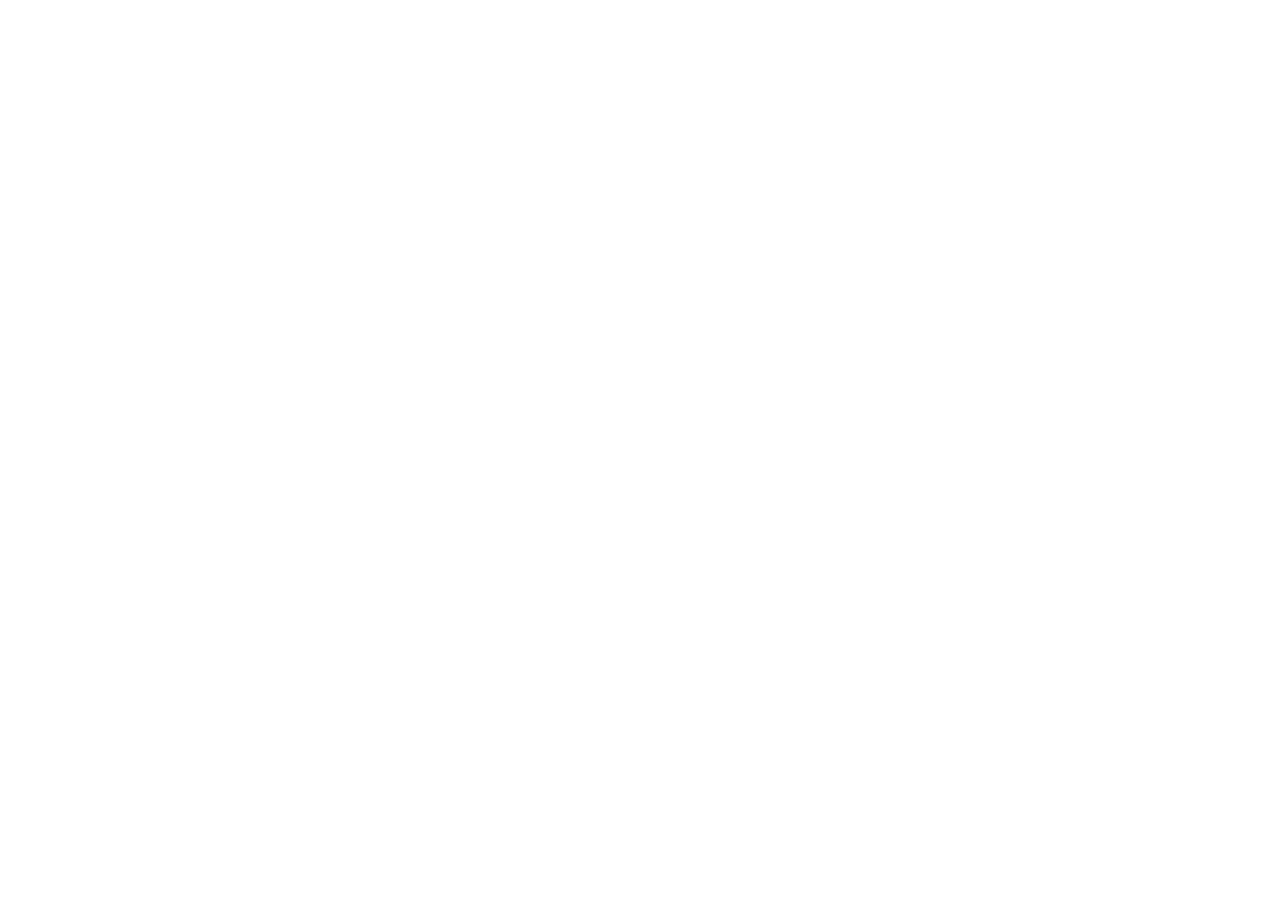
==== starter-portfolio/index.html @ e1e90a6a "feat(html) :  add metadata" ====
<!DOCTYPE html>
<html lang="en">
<head>
    <meta charset="UTF-8">
    <meta name="viewport" content="width=device-width, initial-scale=1">
    <meta http-equiv="Content-Security-Policy" content="default-src 'none'; style-src 'self'; img-src 'self' data:; base-uri 'none'; form-action 'none'">
    <meta name="referrer" content="no-referrer">
    <meta name="description" content="Meridian a learning platform">
    <title>Meridian - Portfolio - Starter</title>
    <link rel="icon" href="data:image/svg+xml,%3Csvg xmlns='http://www.w3.org/2000/svg' viewBox='0 0 16 16'%3E%3Crect width='16' height='16' fill='%2312161b'/%3E%3Cpath d='M3 5l4 3-4 3M8 12h5' stroke='%23e3b05a' stroke-width='1.6' fill='none'/%3E%3C/svg%3E">
    <link rel="stylesheet" href="styles.css">
</head>
<body>
<main>
</main>
</body>
</html>
---- starter-portfolio/styles.css ----
/* ==========================================================================
   styles.css - Global styles

   => Responsive layout, typography, components and light/dark themes.
   - THEME
   - BASE AND LAYOUT
   - TYPOGRAPHY AND CONTENT
   - COMPONENTS
   - INTERACTIONS
   - MOTION
   - RESPONSIVE
   ========================================================================== */

/* --------------------------------------------------------------------------
   1. THEME
   -------------------------------------------------------------------------- */
/* root */
/* system theme */


/* --------------------------------------------------------------------------
  2. BASE AND LAYOUT
   -------------------------------------------------------------------------- */

/* --------------------------------------------------------------------------
   3. TYPOGRAPHY
   -------------------------------------------------------------------------- */


/* grid */

/* --------------------------------------------------------------------------
   4. COMPONENTS (list, progress bar)
   -------------------------------------------------------------------------- */



/* --------------------------------------------------------------------------
   5. INTERACTIONS
   -------------------------------------------------------------------------- */

/*links*/

/* --------------------------------------------------------------------------
   6. MOTION
   -------------------------------------------------------------------------- */



/* --------------------------------------------------------------------------
   7. RESPONSIVE
   -------------------------------------------------------------------------- */
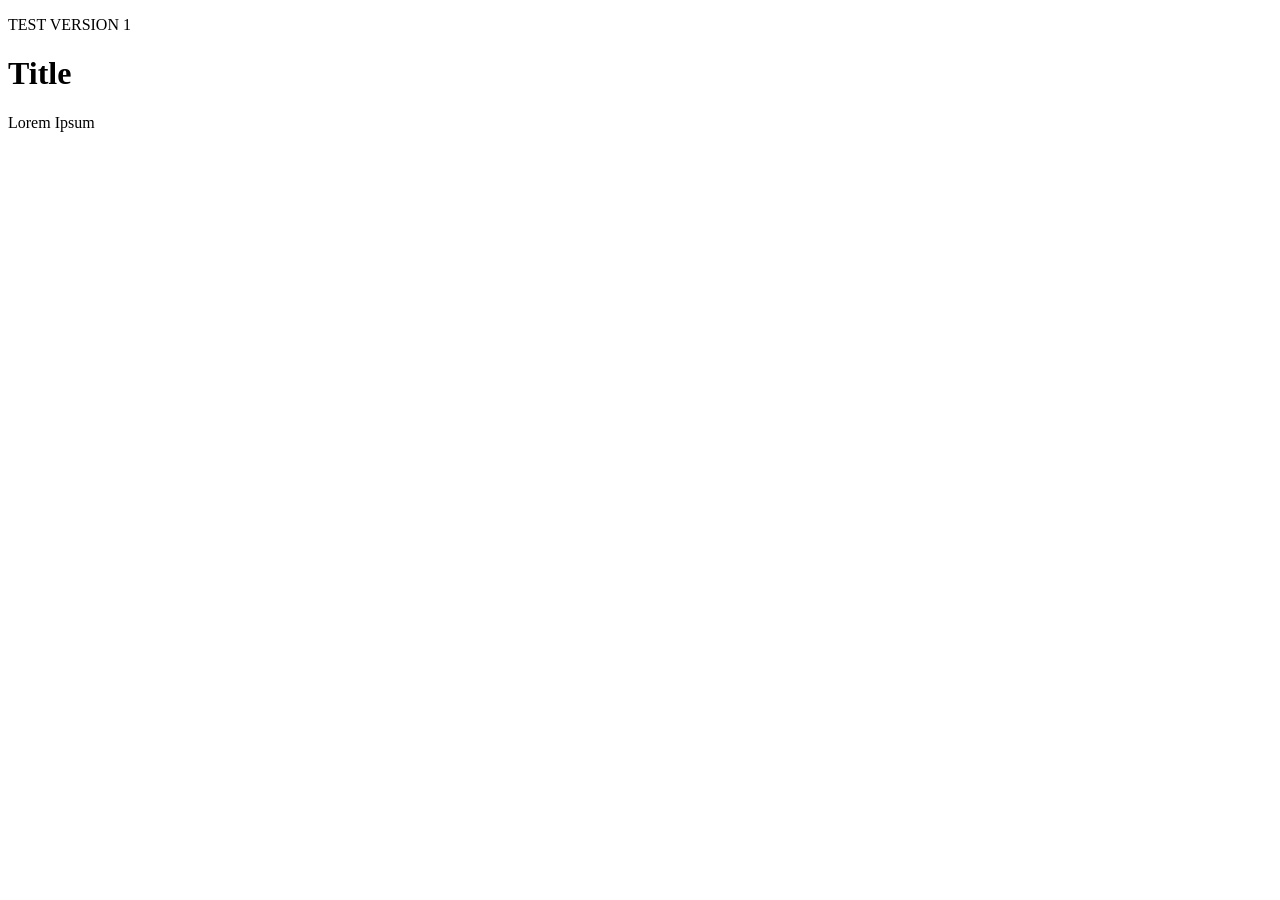
==== commit 12ee9943: "feat(css) :  add base and root lines" ====
--- a/starter-portfolio/index.html
+++ b/starter-portfolio/index.html
@@ -11,6 +11,11 @@
     <link rel="stylesheet" href="styles.css">
 </head>
 <body>
+<header>
+    <p class="tags">TEST VERSION 1</p>
+    <h1>Title</h1>
+    <p class="sub">Lorem Ipsum</p>
+</header>
 <main>
 </main>
 </body>
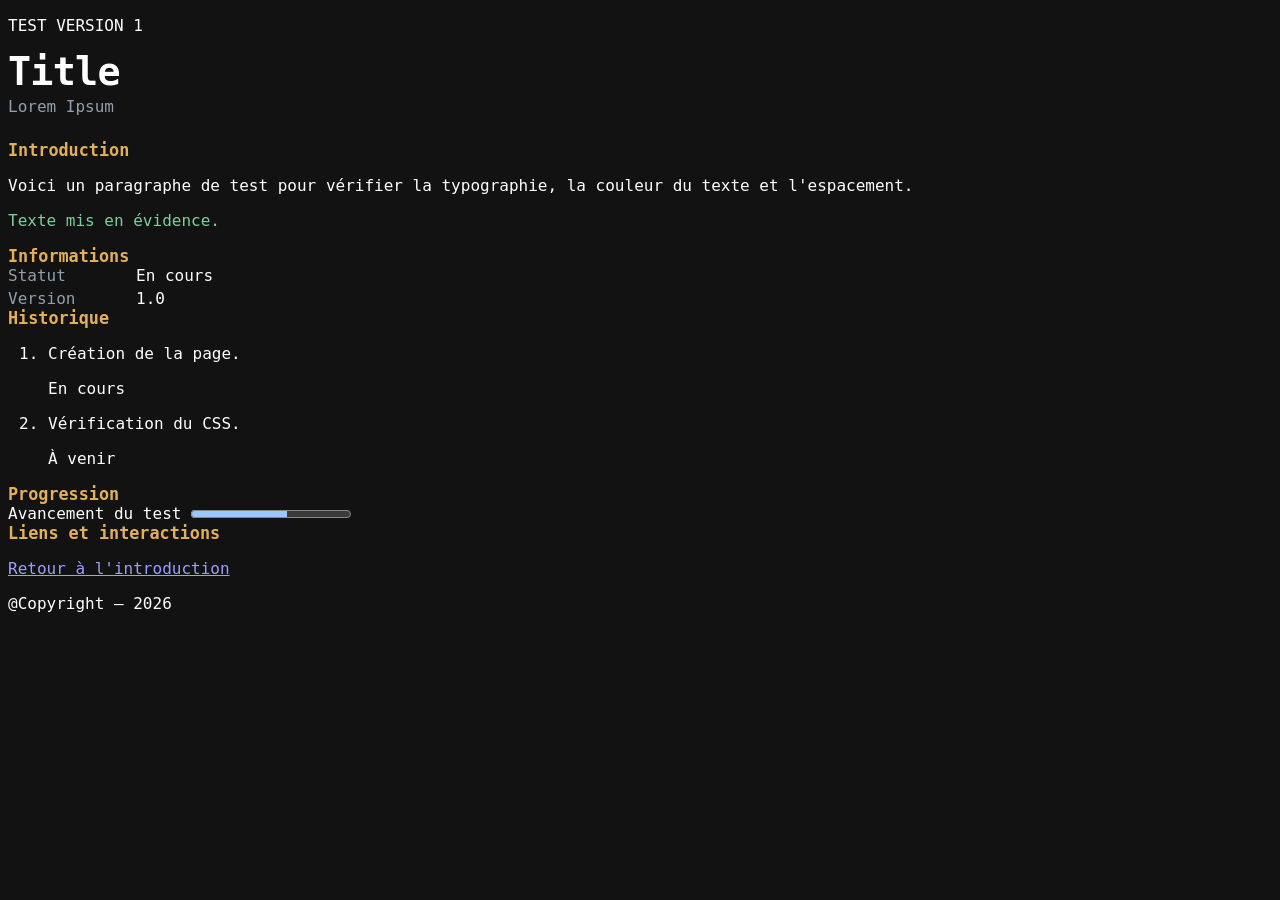
==== commit 6853948f: "feat(css) :  add sections grid and progress indicator" ====
--- a/starter-portfolio/index.html
+++ b/starter-portfolio/index.html
@@ -17,6 +17,52 @@
     <p class="sub">Lorem Ipsum</p>
 </header>
 <main>
+    <section aria-labelledby="intro">
+        <h2 id="intro">Introduction</h2>
+        <p>Voici un paragraphe de test pour vérifier la typographie,
+            la couleur du texte et l'espacement.</p>
+        <p class="u">Texte mis en évidence.</p>
+    </section>
+
+    <section aria-labelledby="details">
+        <h2 id="details">Informations</h2>
+        <dl>
+            <dt>Statut</dt>
+            <dd>En cours</dd>
+            <dt>Version</dt>
+            <dd>1.0</dd>
+        </dl>
+    </section>
+
+    <section aria-labelledby="timeline">
+        <h2 id="timeline">Historique</h2>
+        <ol>
+            <li>
+                <p>Création de la page.</p>
+                <span class="st next">En cours</span>
+            </li>
+            <li>
+                <p>Vérification du CSS.</p>
+                <span class="st">À venir</span>
+            </li>
+        </ol>
+    </section>
+
+    <section aria-labelledby="progression">
+        <h2 id="progression">Progression</h2>
+        <label for="progress">Avancement du test</label>
+        <progress id="progress" value="60" max="100">60 %</progress>
+    </section>
+
+    <section aria-labelledby="links">
+        <h2 id="links">Liens et interactions</h2>
+        <p><a href="#intro">Retour à l'introduction</a></p>
+    </section>
 </main>
+
+</main>
+<footer>
+    <p class="tags">@Copyright — 2026</p>
+</footer>
 </body>
 </html>
--- a/starter-portfolio/styles.css
+++ b/starter-portfolio/styles.css
@@ -15,6 +15,25 @@
    1. THEME
    -------------------------------------------------------------------------- */
 /* root */
+:root {
+    color-scheme: dark;
+
+    --bg: #12161b;
+    --fg: #d9e0e6;
+    --mut: #93a0ab;
+    --acc: #e3b05a;
+    --ok: #7fcf9a;
+    --line: #2a323b;
+
+    font-family:
+            ui-monospace,
+            "SF Mono",
+            Menlo,
+            Consolas,
+            "DejaVu Sans Mono",
+            monospace;
+}
+
 /* system theme */
 
 
@@ -22,17 +41,60 @@
   2. BASE AND LAYOUT
    -------------------------------------------------------------------------- */
 
+
 /* --------------------------------------------------------------------------
    3. TYPOGRAPHY
    -------------------------------------------------------------------------- */
+h1 {
+    margin: 0.5rem 0 0.25rem;
+    font-size: 2.4rem;
+    line-height: 1.1;
+    letter-spacing: -0.02em;
+}
 
+h2 {
+    margin: 0;
+    color: var(--acc);
+    font-size: 1.05rem;
+    font-weight: 700;
+    overflow-wrap: anywhere;
+}
 
-/* grid */
+.sub {
+    margin: 0 0 1.5rem;
+    color: var(--mut);
+}
+
+.p {
+    margin: 2.5rem 0 0.75rem;
+    color: var(--mut);
+}
+
+.u {
+    color: var(--ok);
+}
+
 
 /* --------------------------------------------------------------------------
    4. COMPONENTS (list, progress bar)
    -------------------------------------------------------------------------- */
 
+
+/*grid*/
+dl {
+    display: grid;
+    grid-template-columns: 7rem 1fr;
+    gap: 0.25rem 1rem;
+    margin: 0;
+}
+
+dt {
+    color: var(--mut);
+}
+
+dd {
+    margin: 0;
+}
 
 
 /* --------------------------------------------------------------------------
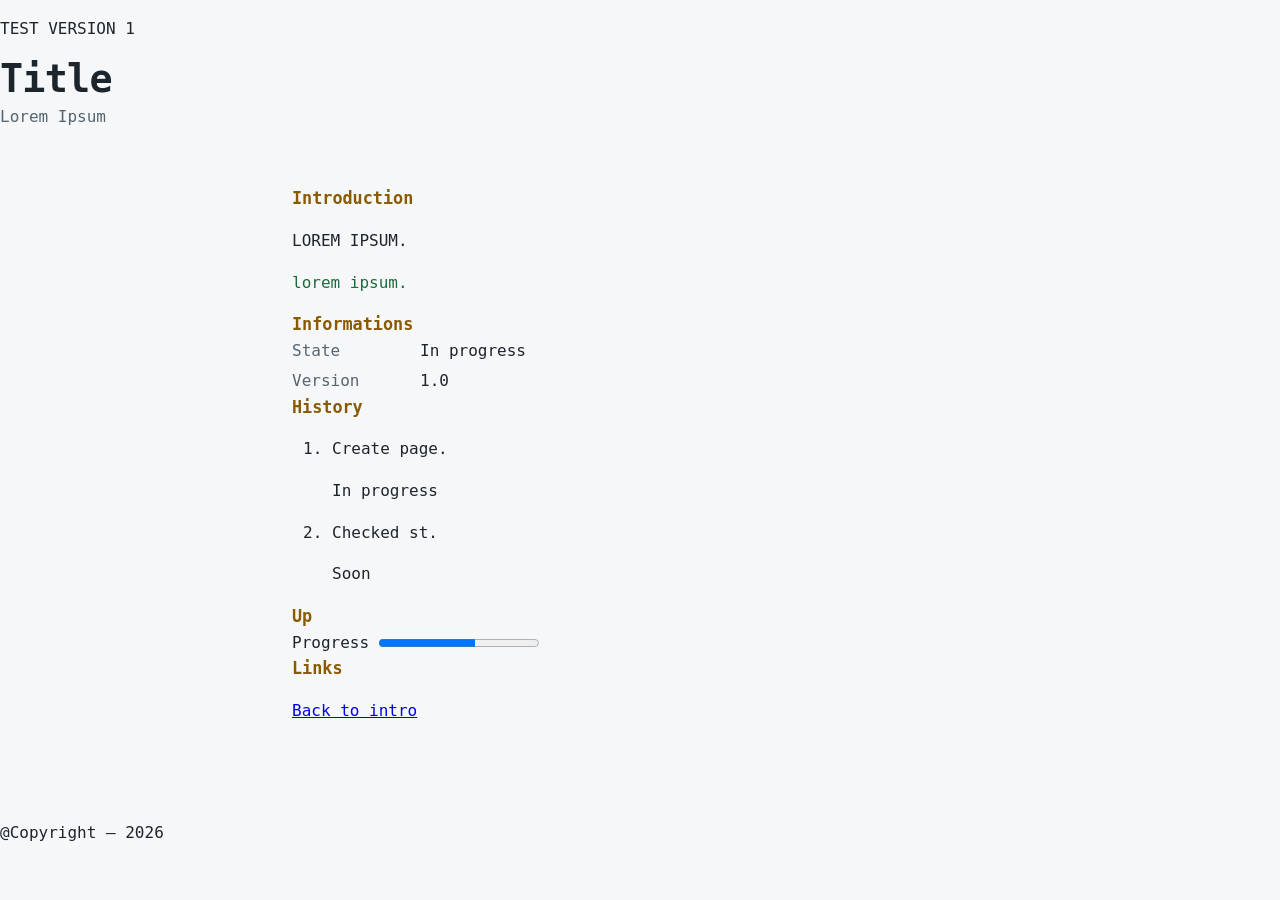
==== commit 18413de3: "feat(html) :  update test sections" ====
--- a/starter-portfolio/index.html
+++ b/starter-portfolio/index.html
@@ -1,5 +1,5 @@
 <!DOCTYPE html>
-<html lang="en">
+<html lang="en" class="theme-light">
 <head>
     <meta charset="UTF-8">
     <meta name="viewport" content="width=device-width, initial-scale=1">
@@ -19,44 +19,43 @@
 <main>
     <section aria-labelledby="intro">
         <h2 id="intro">Introduction</h2>
-        <p>Voici un paragraphe de test pour vérifier la typographie,
-            la couleur du texte et l'espacement.</p>
-        <p class="u">Texte mis en évidence.</p>
+        <p>LOREM IPSUM.</p>
+        <p class="u">lorem ipsum.</p>
     </section>
 
     <section aria-labelledby="details">
         <h2 id="details">Informations</h2>
         <dl>
-            <dt>Statut</dt>
-            <dd>En cours</dd>
+            <dt>State</dt>
+            <dd>In progress</dd>
             <dt>Version</dt>
             <dd>1.0</dd>
         </dl>
     </section>
 
     <section aria-labelledby="timeline">
-        <h2 id="timeline">Historique</h2>
+        <h2 id="timeline">History</h2>
         <ol>
             <li>
-                <p>Création de la page.</p>
-                <span class="st next">En cours</span>
+                <p>Create page.</p>
+                <span class="st next">In progress</span>
             </li>
             <li>
-                <p>Vérification du CSS.</p>
-                <span class="st">À venir</span>
+                <p>Checked st.</p>
+                <span class="st">Soon</span>
             </li>
         </ol>
     </section>
 
     <section aria-labelledby="progression">
-        <h2 id="progression">Progression</h2>
-        <label for="progress">Avancement du test</label>
+        <h2 id="progression">Up</h2>
+        <label for="progress">Progress</label>
         <progress id="progress" value="60" max="100">60 %</progress>
     </section>
 
     <section aria-labelledby="links">
-        <h2 id="links">Liens et interactions</h2>
-        <p><a href="#intro">Retour à l'introduction</a></p>
+        <h2 id="links">Links</h2>
+        <p><a href="#intro">Back to intro</a></p>
     </section>
 </main>
 
--- a/starter-portfolio/styles.css
+++ b/starter-portfolio/styles.css
@@ -35,11 +35,66 @@
 }
 
 /* system theme */
+@media (prefers-color-scheme: light) {
+    :root {
+        color-scheme: light;
+
+        --bg: #f6f7f8;
+        --fg: #1d252c;
+        --mut: #566470;
+        --acc: #8a5a00;
+        --ok: #1d6b3d;
+        --line: #d3d9de;
+    }
+}
+
+/* manual theme */
+:root:has(#theme:checked) {
+    color-scheme: light;
+
+    --bg: #f6f7f8;
+    --fg: #1d252c;
+    --mut: #566470;
+    --acc: #8a5a00;
+    --ok: #1d6b3d;
+    --line: #d3d9de;
+}
+
+@media (prefers-color-scheme: light) {
+    :root:has(#theme:checked) {
+        color-scheme: dark;
+
+        --bg: #12161b;
+        --fg: #d9e0e6;
+        --mut: #93a0ab;
+        --acc: #e3b05a;
+        --ok: #7fcf9a;
+        --line: #2a323b;
+    }
+}
 
 
 /* --------------------------------------------------------------------------
   2. BASE AND LAYOUT
    -------------------------------------------------------------------------- */
+
+* {
+    box-sizing: border-box;
+}
+
+body {
+    margin: 0;
+    background: var(--bg);
+    color: var(--fg);
+    font-size: 1rem;
+    line-height: 1.6;
+}
+
+main {
+    max-width: 46rem;
+    margin: 0 auto;
+    padding: 2rem 1.25rem 4rem;
+}
 
 
 /* --------------------------------------------------------------------------
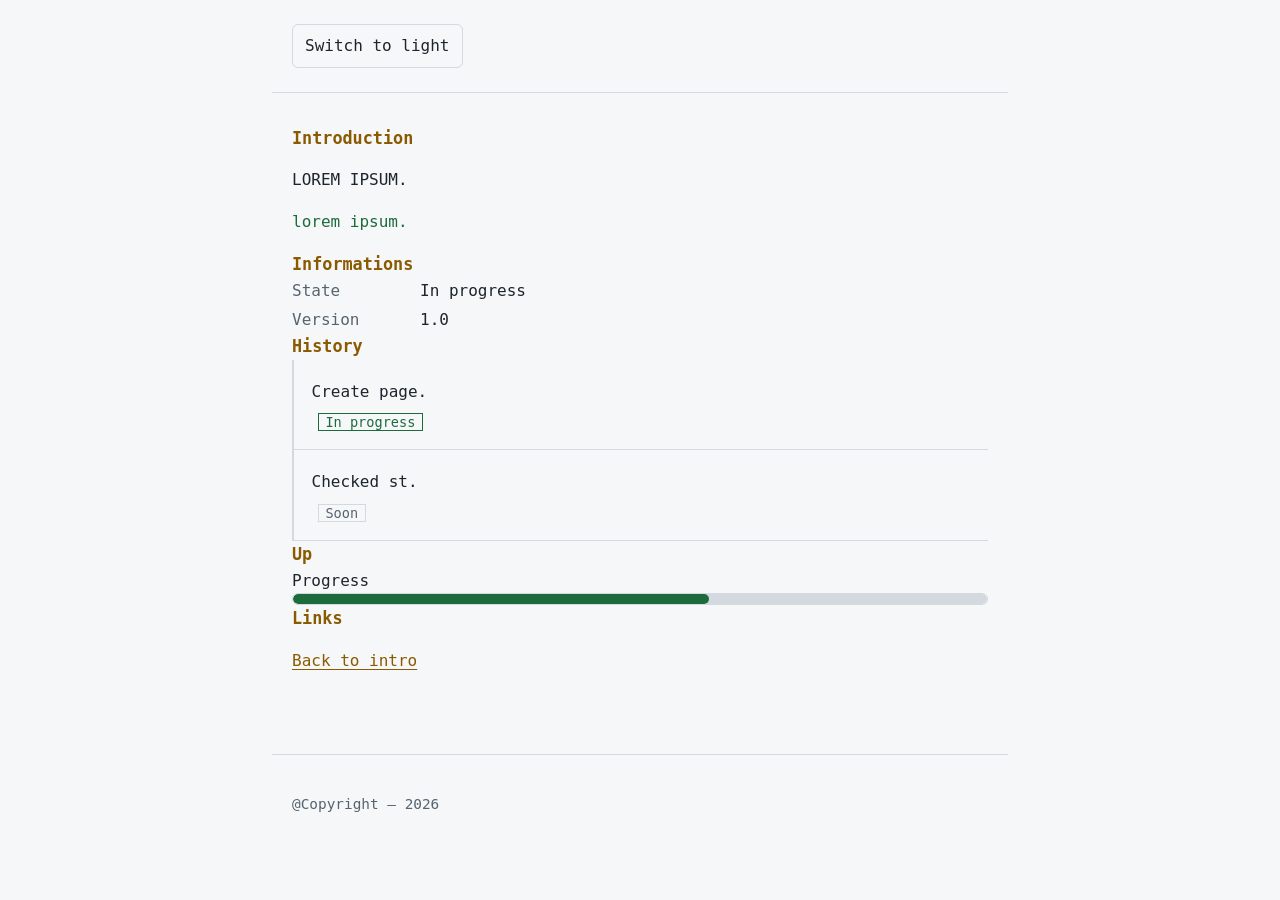
==== commit e83b0684: "feat(html) :  add dark light button" ====
--- a/starter-portfolio/index.html
+++ b/starter-portfolio/index.html
@@ -12,9 +12,8 @@
 </head>
 <body>
 <header>
-    <p class="tags">TEST VERSION 1</p>
-    <h1>Title</h1>
-    <p class="sub">Lorem Ipsum</p>
+    <input type="checkbox" id="theme" class="sr">
+    <label for="theme" class="toggle"></label>
 </header>
 <main>
     <section aria-labelledby="intro">
--- a/starter-portfolio/styles.css
+++ b/starter-portfolio/styles.css
@@ -35,8 +35,20 @@
 }
 
 /* system theme */
+:root[data-theme="light"] {
+    color-scheme: light;
+
+    --bg: #f6f7f8;
+    --fg: #1d252c;
+    --mut: #566470;
+    --acc: #8a5a00;
+    --ok: #1d6b3d;
+    --line: #d3d9de;
+}
+
+/* auto theme */
 @media (prefers-color-scheme: light) {
-    :root {
+    :root:not([data-theme]) {
         color-scheme: light;
 
         --bg: #f6f7f8;
@@ -48,30 +60,6 @@
     }
 }
 
-/* manual theme */
-:root:has(#theme:checked) {
-    color-scheme: light;
-
-    --bg: #f6f7f8;
-    --fg: #1d252c;
-    --mut: #566470;
-    --acc: #8a5a00;
-    --ok: #1d6b3d;
-    --line: #d3d9de;
-}
-
-@media (prefers-color-scheme: light) {
-    :root:has(#theme:checked) {
-        color-scheme: dark;
-
-        --bg: #12161b;
-        --fg: #d9e0e6;
-        --mut: #93a0ab;
-        --acc: #e3b05a;
-        --ok: #7fcf9a;
-        --line: #2a323b;
-    }
-}
 
 
 /* --------------------------------------------------------------------------
@@ -90,12 +78,27 @@
     line-height: 1.6;
 }
 
+header, main, footer {
+    box-sizing: border-box;
+    max-width: 46rem;
+    margin-inline: auto;
+    padding-inline: 1.25rem;
+}
+
+header {
+    padding-block: 1.5rem;
+    border-bottom: 1px solid var(--line);
+}
+
 main {
-    max-width: 46rem;
-    margin: 0 auto;
     padding: 2rem 1.25rem 4rem;
 }
 
+footer {
+    padding-block: 1.5rem;
+    border-top: 1px solid var(--line);
+    color: var(--mut);
+}
 
 /* --------------------------------------------------------------------------
    3. TYPOGRAPHY
@@ -151,19 +154,178 @@
     margin: 0;
 }
 
+ol {
+    margin: 0;
+    padding: 0;
+    list-style: none;
+    border-left: 2px solid var(--line);
+}
+
+ol li {
+    padding: 0.9rem 0 0.9rem 1.1rem;
+    border-bottom: 1px solid var(--line);
+}
+
+ol li p {
+    max-width: 68ch;
+    margin: 0.3rem 0;
+}
+
+.tags {
+    color: var(--mut);
+    font-size: 0.9rem;
+}
+
+.st {
+    margin-left: 0.4rem;
+    padding: 0 0.4rem;
+    border: 1px solid var(--line);
+    color: var(--mut);
+    font-size: 0.85rem;
+    font-weight: 400;
+    white-space: nowrap;
+}
+
+.st.next {
+    border-color: var(--ok);
+    color: var(--ok);
+}
+
+/*progress indicator*/
+progress {
+    display: block;
+    width: 100%;
+    height: 0.75rem;
+
+    overflow: hidden;
+    border: 1px solid var(--line);
+    border-radius: 999px;
+
+    background: var(--bg);
+    color: var(--ok);
+
+    appearance: none;
+    -webkit-appearance: none;
+}
+
+/* WebKit */
+progress::-webkit-progress-bar {
+    border-radius: 999px;
+    background: var(--line);
+}
+
+progress::-webkit-progress-value {
+    border-radius: 999px;
+    background: var(--ok);
+}
+
+/* Firefox */
+progress::-moz-progress-bar {
+    border-radius: 999px;
+    background: var(--ok);
+}
+
+/* Focus */
+progress:focus-visible {
+    outline: 2px solid var(--acc);
+    outline-offset: 3px;
+}
 
 /* --------------------------------------------------------------------------
    5. INTERACTIONS
    -------------------------------------------------------------------------- */
 
+.contacts {
+    margin: 0;
+    padding: 0;
+    list-style: none;
+}
+
+
 /*links*/
+a {
+    color: var(--acc);
+    text-underline-offset: 0.2em;
+}
+
+a:focus-visible {
+    outline: 2px solid var(--fg);
+    outline-offset: 3px;
+}
+
+/*mouvement cursor*/
+.cur {
+    display: inline-block;
+    width: 0.6rem;
+    height: 1.1rem;
+    background: var(--fg);
+    vertical-align: text-bottom;
+    animation: b 1.1s steps(1) infinite;
+}
+
+@keyframes b {
+    50% {
+        opacity: 0;
+    }
+}
+
+@media (prefers-reduced-motion: reduce) {
+    .cur {
+        animation: none;
+    }
+}
 
 /* --------------------------------------------------------------------------
    6. MOTION
    -------------------------------------------------------------------------- */
-
-
-
+.sr {
+    position: absolute;
+    width: 1px;
+    height: 1px;
+    padding: 0;
+    margin: -1px;
+    overflow: hidden;
+    clip-path: inset(50%);
+    white-space: nowrap;
+    border: 0;
+}
+
+.toggle {
+    display: inline-flex;
+    align-items: center;
+    gap: 0.5rem;
+
+    padding: 0.5rem 0.75rem;
+    border: 1px solid var(--line);
+    border-radius: 0.375rem;
+
+    color: var(--fg);
+    background: var(--bg);
+    cursor: pointer;
+
+    transition:
+            border-color 160ms ease,
+            background-color 160ms ease,
+            color 160ms ease;
+}
+
+.toggle:hover {
+    border-color: var(--acc);
+}
+
+.toggle::after {
+    content: "Switch to light";
+}
+
+:root[data-theme="light"] .toggle::after {
+    content: "Switch to dark";
+}
+
+/* Focus clavier visible */
+#theme:focus-visible + .toggle {
+    outline: 2px solid var(--acc);
+    outline-offset: 3px;
+}
 /* --------------------------------------------------------------------------
    7. RESPONSIVE
    -------------------------------------------------------------------------- */
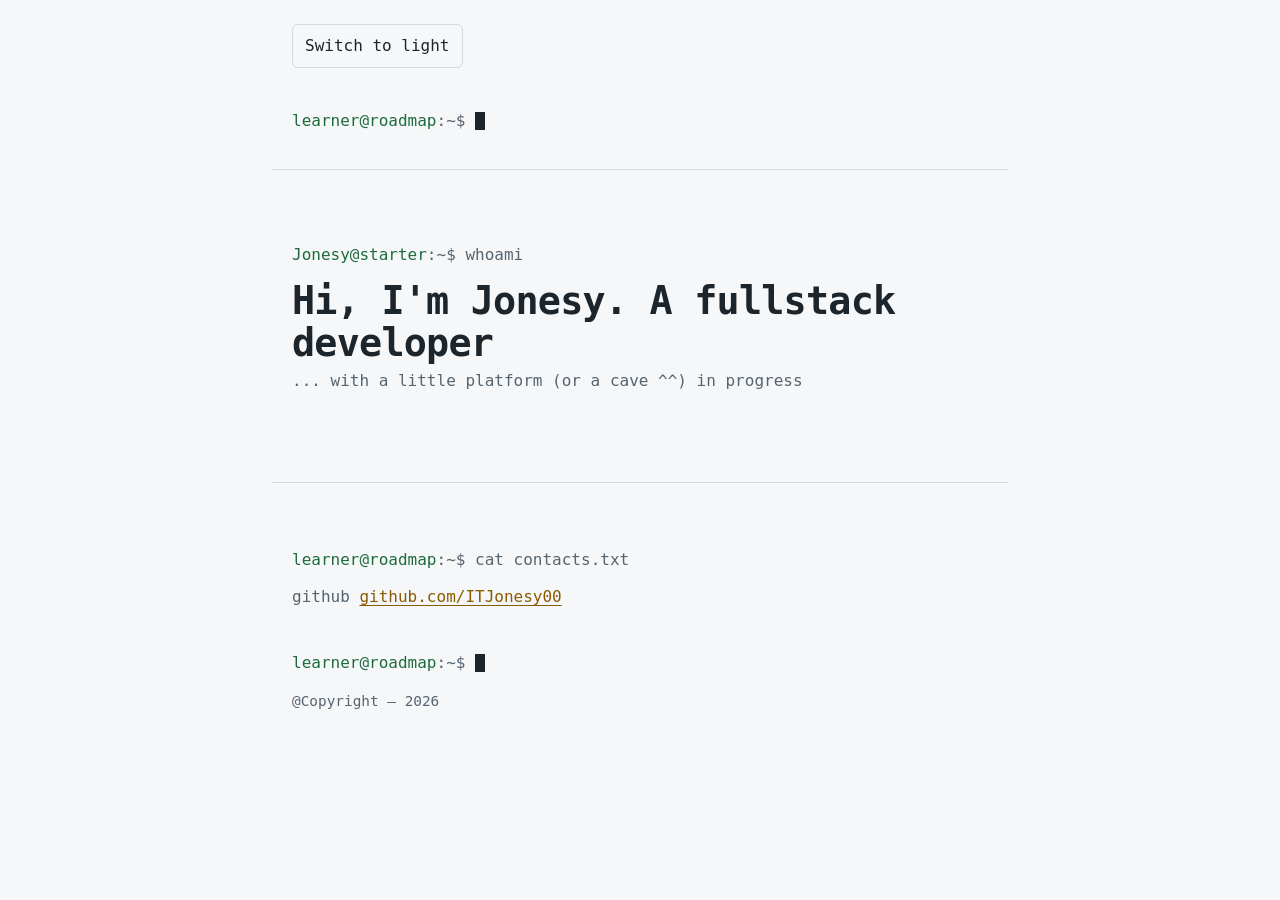
==== commit 5e549c65: "feat(html) :  update header and main beginning" ====
--- a/starter-portfolio/index.html
+++ b/starter-portfolio/index.html
@@ -14,52 +14,28 @@
 <header>
     <input type="checkbox" id="theme" class="sr">
     <label for="theme" class="toggle"></label>
+    <p class="p"><span class="u">learner@roadmap</span>:~$ <span class="cur"></span></p>
+
 </header>
 <main>
-    <section aria-labelledby="intro">
-        <h2 id="intro">Introduction</h2>
-        <p>LOREM IPSUM.</p>
-        <p class="u">lorem ipsum.</p>
-    </section>
+    <p class="p"><span class="u">Jonesy@starter</span>:~$ whoami</p>
 
-    <section aria-labelledby="details">
-        <h2 id="details">Informations</h2>
-        <dl>
-            <dt>State</dt>
-            <dd>In progress</dd>
-            <dt>Version</dt>
-            <dd>1.0</dd>
-        </dl>
-    </section>
+    <h1>Hi, I'm Jonesy. A fullstack developer</h1>
+        <p class="sub">... with a little platform (or a cave ^^)  in progress</p>
 
-    <section aria-labelledby="timeline">
-        <h2 id="timeline">History</h2>
-        <ol>
-            <li>
-                <p>Create page.</p>
-                <span class="st next">In progress</span>
-            </li>
-            <li>
-                <p>Checked st.</p>
-                <span class="st">Soon</span>
-            </li>
-        </ol>
-    </section>
 
-    <section aria-labelledby="progression">
-        <h2 id="progression">Up</h2>
-        <label for="progress">Progress</label>
-        <progress id="progress" value="60" max="100">60 %</progress>
-    </section>
 
-    <section aria-labelledby="links">
-        <h2 id="links">Links</h2>
-        <p><a href="#intro">Back to intro</a></p>
-    </section>
+
 </main>
 
 </main>
 <footer>
+
+    <p class="p"><span class="u">learner@roadmap</span>:~$ cat contacts.txt</p>
+    <ul class="contacts">
+        <li>github <a href="https://github.com/ITJonesy00" rel="noopener noreferrer">github.com/ITJonesy00</a></li>
+    </ul>
+    <p class="p"><span class="u">learner@roadmap</span>:~$ <span class="cur"></span></p>
     <p class="tags">@Copyright — 2026</p>
 </footer>
 </body>
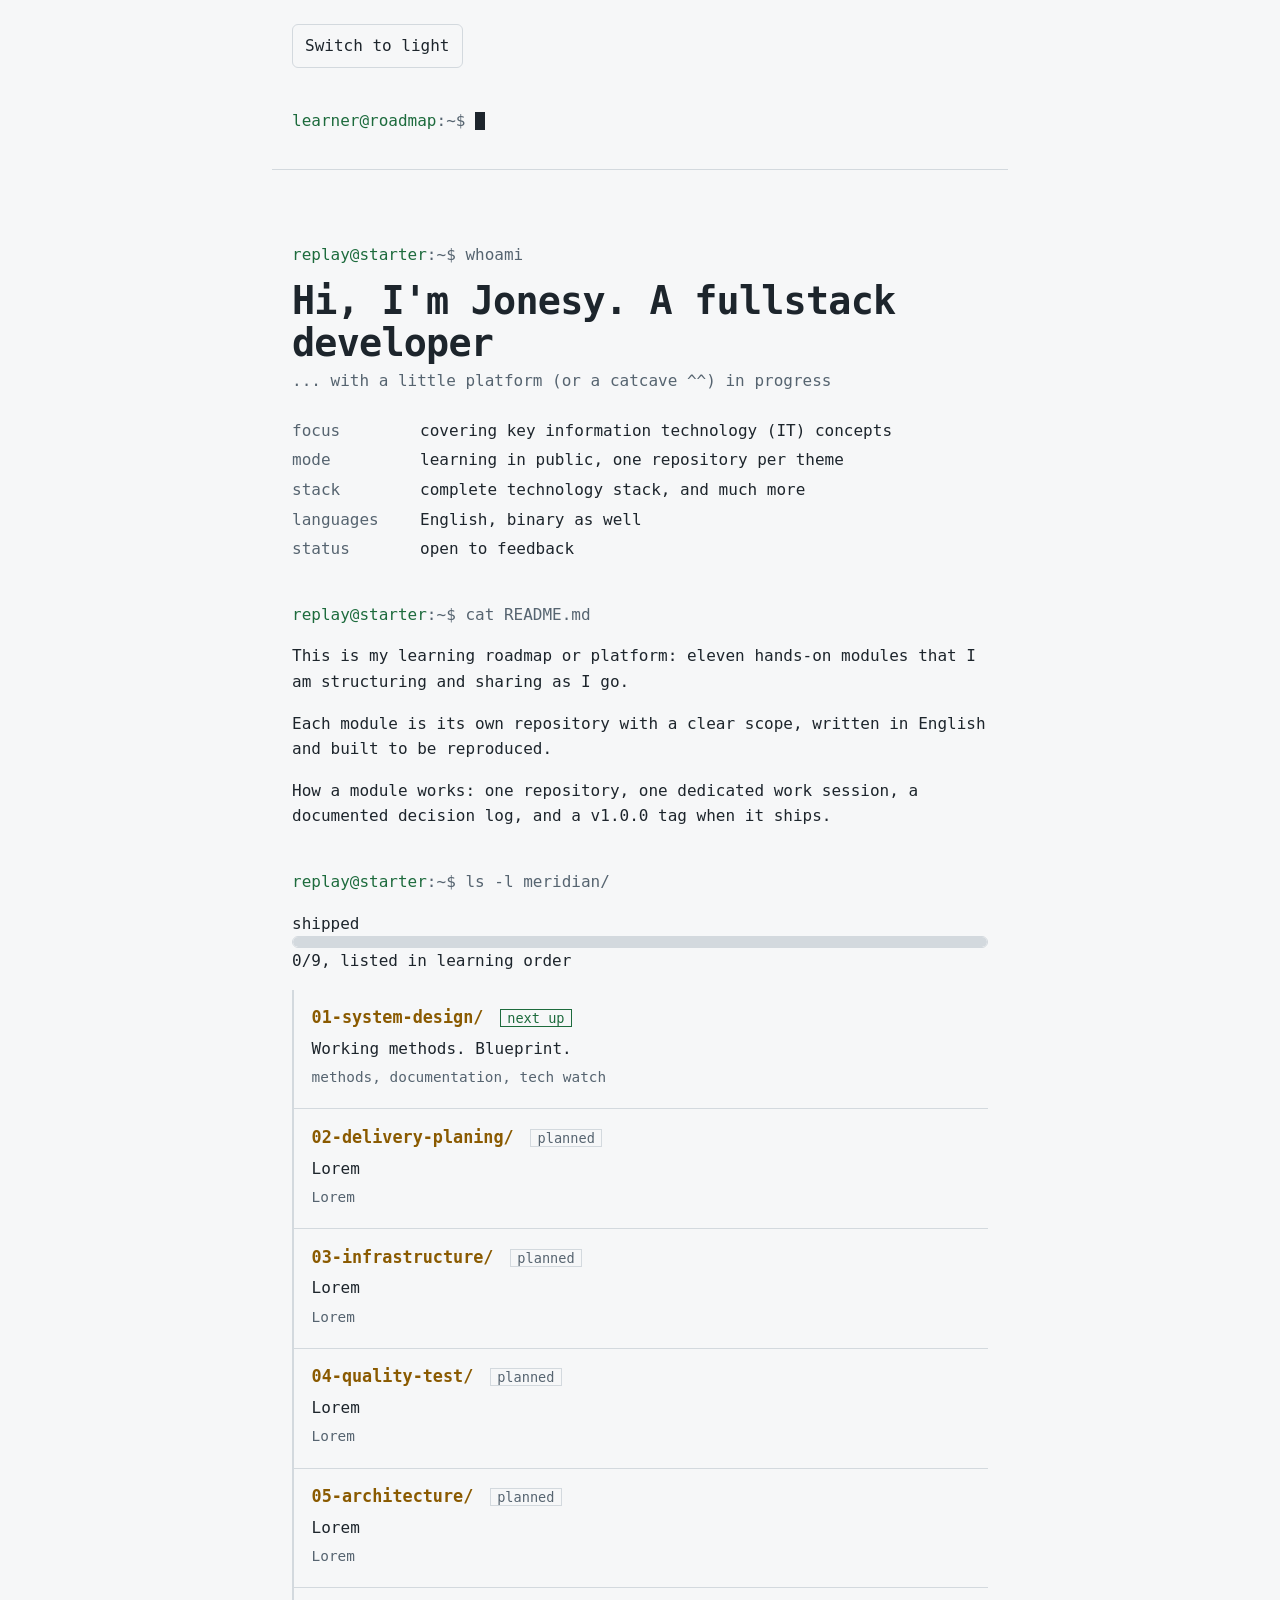
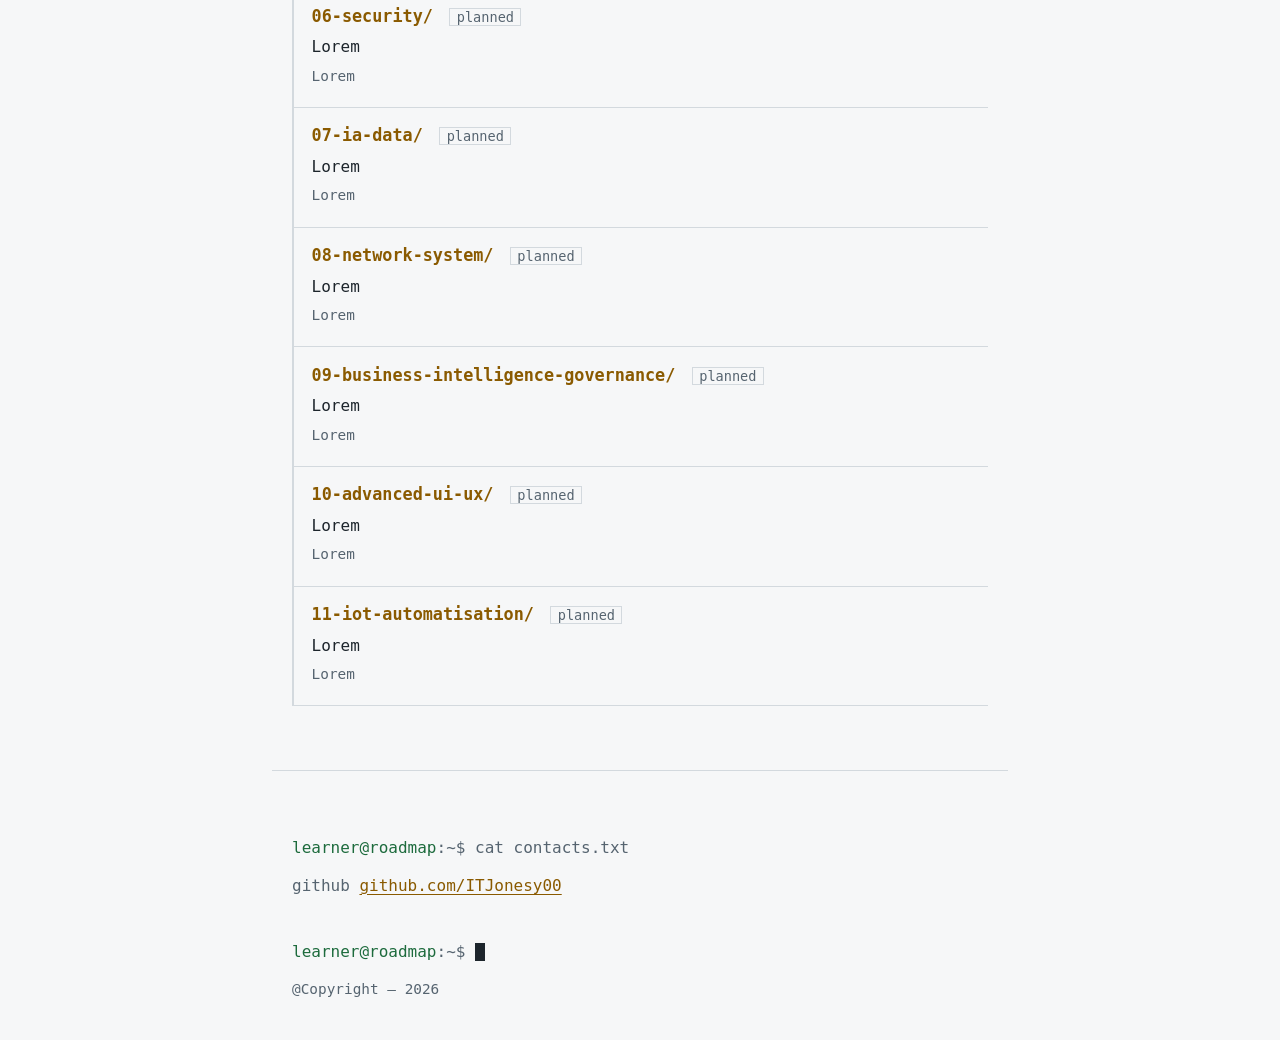
==== commit b61da994: "feat(html) :  update main with some text" ====
--- a/starter-portfolio/index.html
+++ b/starter-portfolio/index.html
@@ -18,13 +18,43 @@
 
 </header>
 <main>
-    <p class="p"><span class="u">Jonesy@starter</span>:~$ whoami</p>
+    <p class="p"><span class="u">replay@starter</span>:~$ whoami</p>
 
     <h1>Hi, I'm Jonesy. A fullstack developer</h1>
-        <p class="sub">... with a little platform (or a cave ^^)  in progress</p>
+        <p class="sub">... with a little platform (or a catcave ^^) in progress</p>
+    <dl>
+        <dt>focus</dt><dd>covering key information technology (IT) concepts</dd>
+        <dt>mode</dt><dd>learning in public, one repository per theme</dd>
+        <dt>stack</dt><dd>complete technology stack, and much more</dd>
+        <dt>languages</dt><dd>English, binary as well</dd>
+        <dt>status</dt><dd>open to feedback</dd>
+    </dl>
+
+    <section>
+        <p class="p"><span class="u">replay@starter</span>:~$ cat README.md</p>
+        <p>This is my learning roadmap or platform: eleven hands-on modules that I am structuring and sharing as I go.</p>
+        <p> Each module is its own repository with a clear scope, written in English and built to be reproduced.</p>
+        <p> How a module works: one repository, one dedicated work session, a documented decision log, and a v1.0.0 tag when it ships.</p>
+    </section>
 
 
-
+    <section>
+        <p class="p"><span class="u">replay@starter</span>:~$ ls -l meridian/</p>
+        <p class="bar"><label for="done">shipped</label> <progress id="done" value="0" max="11">0 of 11</progress> 0/9, listed in learning order</p>
+        <ol>
+            <li><h2>01-system-design/ <span class="st next">next up</span></h2><p>Working methods. Blueprint.</p><p class="tags">methods, documentation, tech watch</p></li>
+            <li><h2>02-delivery-planing/ <span class="st">planned</span></h2><p>Lorem</p><p class="tags">Lorem</p></li>
+            <li><h2>03-infrastructure/ <span class="st">planned</span></h2><p>Lorem</p><p class="tags">Lorem</p></li>
+            <li><h2>04-quality-test/ <span class="st">planned</span></h2><p>Lorem</p><p class="tags">Lorem</p></li>
+            <li><h2>05-architecture/ <span class="st">planned</span></h2><p>Lorem</p><p class="tags">Lorem</p></li>
+            <li><h2>06-security/ <span class="st">planned</span></h2><p>Lorem</p><p class="tags">Lorem</p></li>
+            <li><h2>07-ia-data/ <span class="st">planned</span></h2><p>Lorem</p><p class="tags">Lorem</p></li>
+            <li><h2>08-network-system/ <span class="st">planned</span></h2><p>Lorem</p><p class="tags">Lorem</p></li>
+            <li><h2>09-business-intelligence-governance/ <span class="st">planned</span></h2><p>Lorem</p><p class="tags">Lorem</p></li>
+            <li><h2>10-advanced-ui-ux/ <span class="st">planned</span></h2><p>Lorem</p><p class="tags">Lorem</p></li>
+            <li><h2>11-iot-automatisation/ <span class="st">planned</span></h2><p>Lorem</p><p class="tags">Lorem</p></li>
+        </ol>
+    </section>
 
 </main>
 
